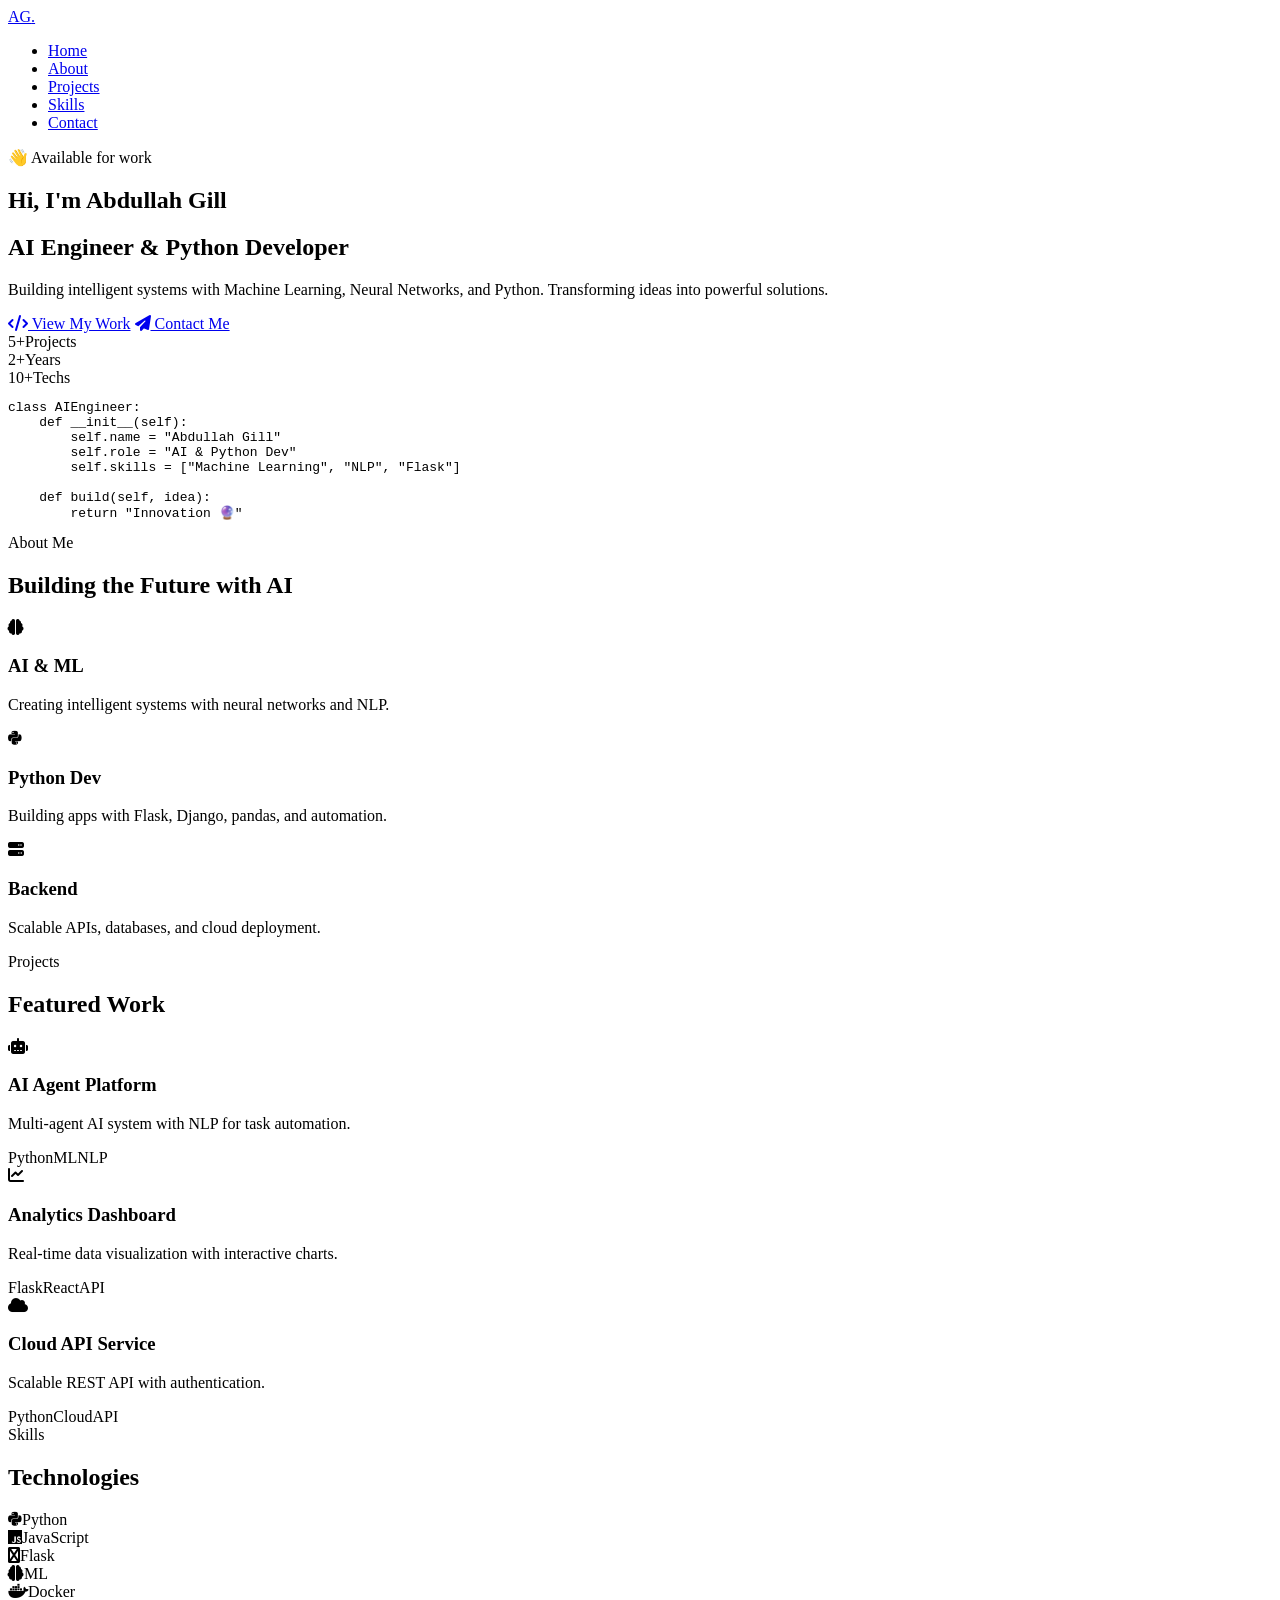
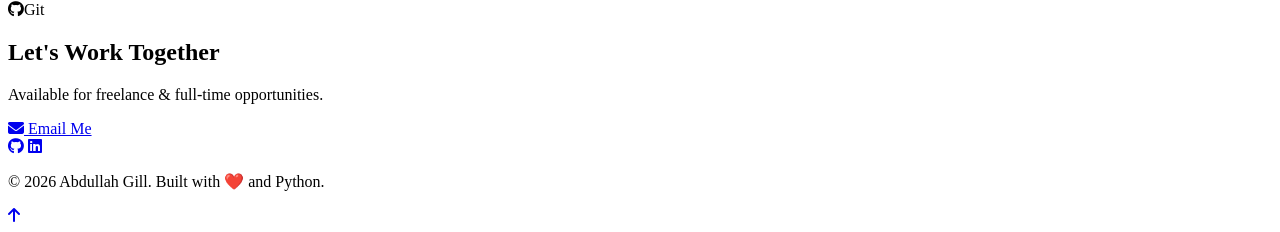
==== index.html @ 2adf7123 "Portfolio v1 with files in root" ====
﻿<!DOCTYPE html>
<html lang="en">
<head>
    <meta charset="UTF-8">
    <meta name="viewport" content="width=device-width, initial-scale=1.0">
    <title>Abdullah Gill | AI & Python Engineer</title>
    <link rel="stylesheet" href="style.css">
    <link href="https://fonts.googleapis.com/css2?family=Space+Grotesk:wght@400;600;700&family=Inter:wght@400;500;600&display=swap" rel="stylesheet">
    <link rel="stylesheet" href="https://cdnjs.cloudflare.com/ajax/libs/font-awesome/6.5.1/css/all.min.css">
</head>
<body>
    <nav class="navbar">
        <div class="nav-container">
            <a href="#" class="logo">AG<span class="dot">.</span></a>
            <ul class="nav-links">
                <li><a href="#home">Home</a></li>
                <li><a href="#about">About</a></li>
                <li><a href="#projects">Projects</a></li>
                <li><a href="#skills">Skills</a></li>
                <li><a href="#contact">Contact</a></li>
            </ul>
        </div>
    </nav>

    <section id="home" class="hero">
        <div class="hero-content">
            <span class="badge">👋 Available for work</span>
            <h1>Hi, I'm <span class="gradient-text">Abdullah Gill</span></h1>
            <h2>AI Engineer & Python Developer</h2>
            <p class="hero-desc">Building intelligent systems with Machine Learning, Neural Networks, and Python. Transforming ideas into powerful solutions.</p>
            <div class="hero-buttons">
                <a href="#projects" class="btn btn-primary"><i class="fas fa-code"></i> View My Work</a>
                <a href="#contact" class="btn btn-secondary"><i class="fas fa-paper-plane"></i> Contact Me</a>
            </div>
            <div class="hero-stats">
                <div class="stat"><span class="stat-num">5+</span><span class="stat-label">Projects</span></div>
                <div class="stat"><span class="stat-num">2+</span><span class="stat-label">Years</span></div>
                <div class="stat"><span class="stat-num">10+</span><span class="stat-label">Techs</span></div>
            </div>
        </div>
        <div class="hero-visual">
            <div class="code-card">
                <div class="code-header">
                    <span class="dot red"></span><span class="dot yellow"></span><span class="dot green"></span>
                </div>
                <pre><code><span class="keyword">class</span> <span class="class-name">AIEngineer</span>:
    <span class="keyword">def</span> <span class="func-name">__init__</span>(self):
        self.name = <span class="string">"Abdullah Gill"</span>
        self.role = <span class="string">"AI & Python Dev"</span>
        self.skills = [<span class="string">"Machine Learning"</span>, <span class="string">"NLP"</span>, <span class="string">"Flask"</span>]

    <span class="keyword">def</span> <span class="func-name">build</span>(self, idea):
        <span class="keyword">return</span> <span class="string">"Innovation 🔮"</span></code></pre>
            </div>
        </div>
    </section>

    <section id="about" class="section">
        <div class="container">
            <span class="section-label">About Me</span>
            <h2 class="section-title">Building the Future with AI</h2>
            <div class="about-grid">
                <div class="about-card"><i class="fas fa-brain"></i><h3>AI & ML</h3><p>Creating intelligent systems with neural networks and NLP.</p></div>
                <div class="about-card"><i class="fab fa-python"></i><h3>Python Dev</h3><p>Building apps with Flask, Django, pandas, and automation.</p></div>
                <div class="about-card"><i class="fas fa-server"></i><h3>Backend</h3><p>Scalable APIs, databases, and cloud deployment.</p></div>
            </div>
        </div>
    </section>

    <section id="projects" class="section section-dark">
        <div class="container">
            <span class="section-label">Projects</span>
            <h2 class="section-title">Featured Work</h2>
            <div class="projects-grid">
                <div class="project-card"><div class="project-visual"><i class="fas fa-robot"></i></div><h3>AI Agent Platform</h3><p>Multi-agent AI system with NLP for task automation.</p><div class="tags"><span>Python</span><span>ML</span><span>NLP</span></div></div>
                <div class="project-card"><div class="project-visual"><i class="fas fa-chart-line"></i></div><h3>Analytics Dashboard</h3><p>Real-time data visualization with interactive charts.</p><div class="tags"><span>Flask</span><span>React</span><span>API</span></div></div>
                <div class="project-card"><div class="project-visual"><i class="fas fa-cloud"></i></div><h3>Cloud API Service</h3><p>Scalable REST API with authentication.</p><div class="tags"><span>Python</span><span>Cloud</span><span>API</span></div></div>
            </div>
        </div>
    </section>

    <section id="skills" class="section">
        <div class="container">
            <span class="section-label">Skills</span>
            <h2 class="section-title">Technologies</h2>
            <div class="skills-grid">
                <div class="skill-item"><i class="fab fa-python"></i><span>Python</span></div>
                <div class="skill-item"><i class="fab fa-js"></i><span>JavaScript</span></div>
                <div class="skill-item"><i class="fab fa-flask"></i><span>Flask</span></div>
                <div class="skill-item"><i class="fas fa-brain"></i><span>ML</span></div>
                <div class="skill-item"><i class="fab fa-docker"></i><span>Docker</span></div>
                <div class="skill-item"><i class="fab fa-github"></i><span>Git</span></div>
            </div>
        </div>
    </section>

    <section id="contact" class="section section-dark">
        <div class="container">
            <h2 class="section-title">Let's Work Together</h2>
            <p>Available for freelance & full-time opportunities.</p>
            <a href="mailto:abdullahgill1172@gmail.com" class="btn btn-primary"><i class="fas fa-envelope"></i> Email Me</a>
            <div class="social">
                <a href="https://github.com/abdullahgill1172-stack" target="_blank"><i class="fab fa-github"></i></a>
                <a href="https://linkedin.com/in/abdullahgill1172" target="_blank"><i class="fab fa-linkedin"></i></a>
            </div>
        </div>
    </section>

    <footer><p>© 2026 Abdullah Gill. Built with ❤️ and Python.</p></footer>
    <a href="#home" class="scroll-top"><i class="fas fa-arrow-up"></i></a>
</body>
</html>
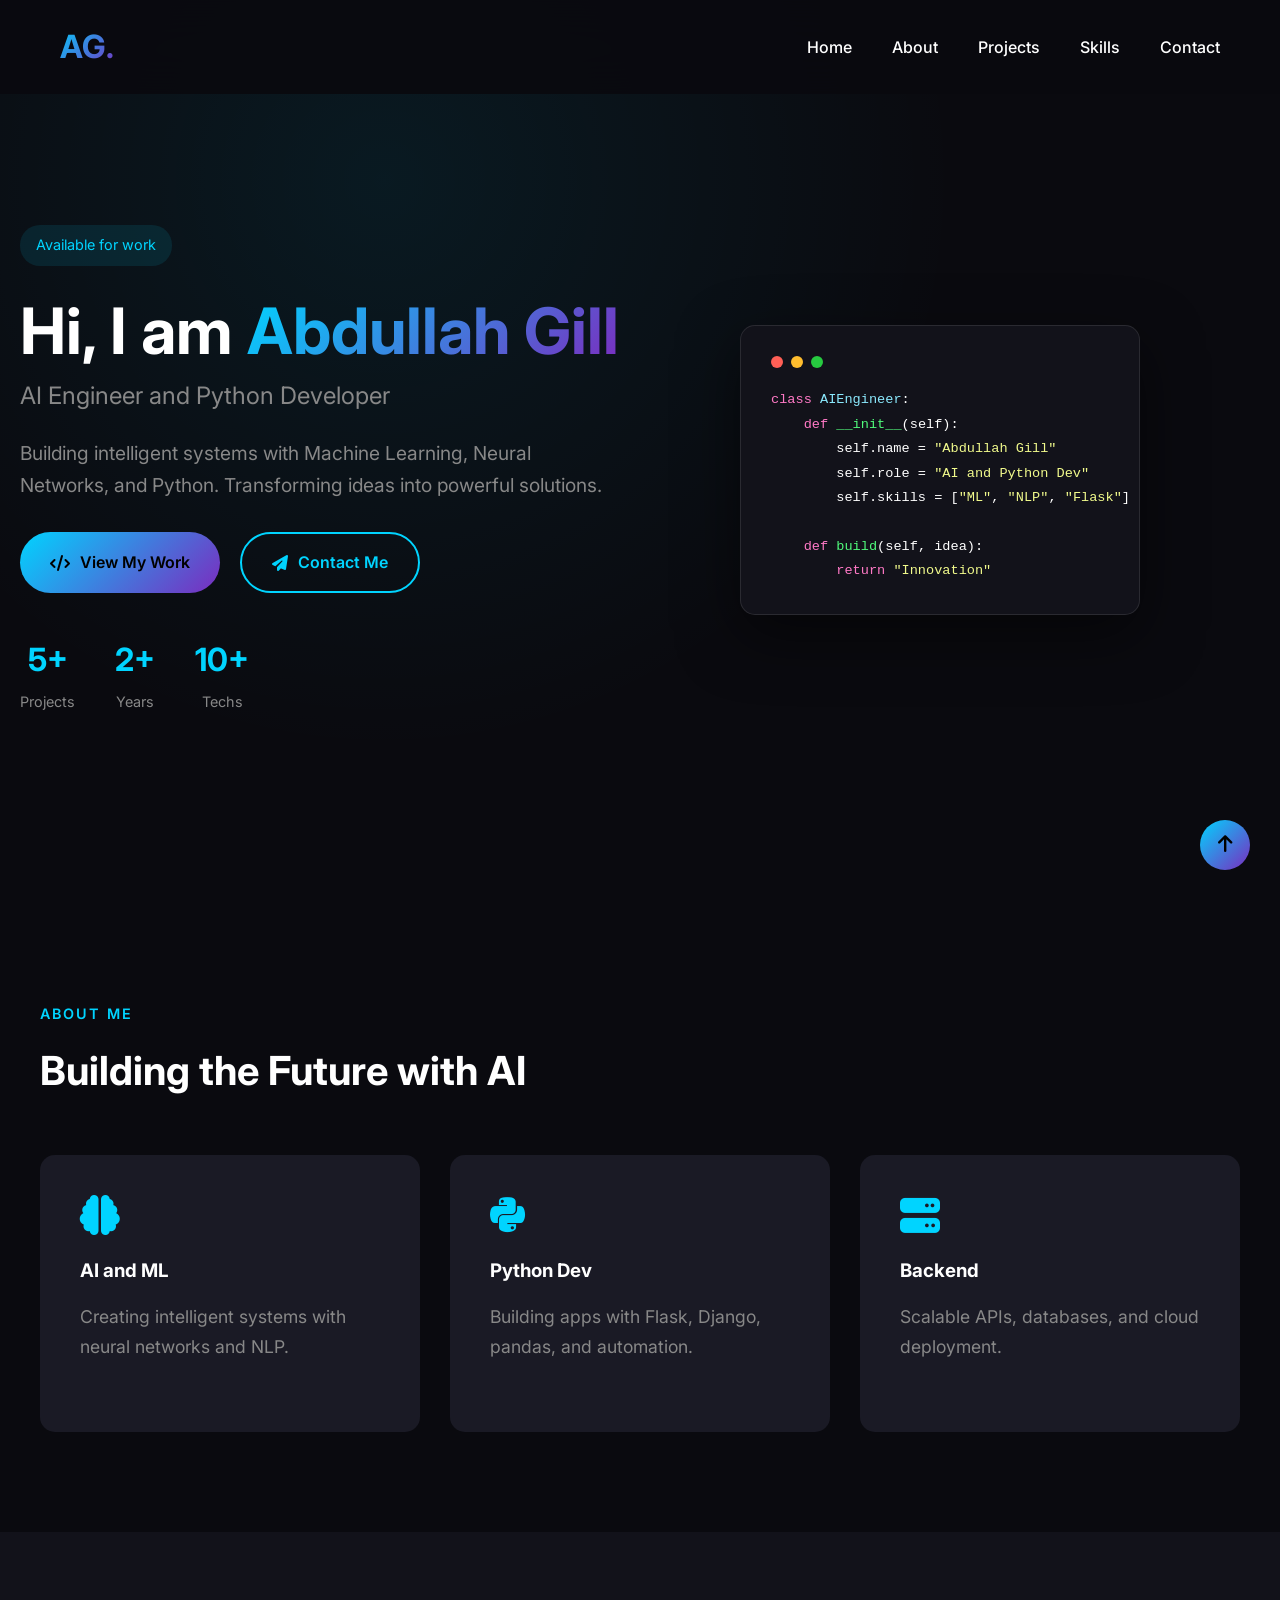
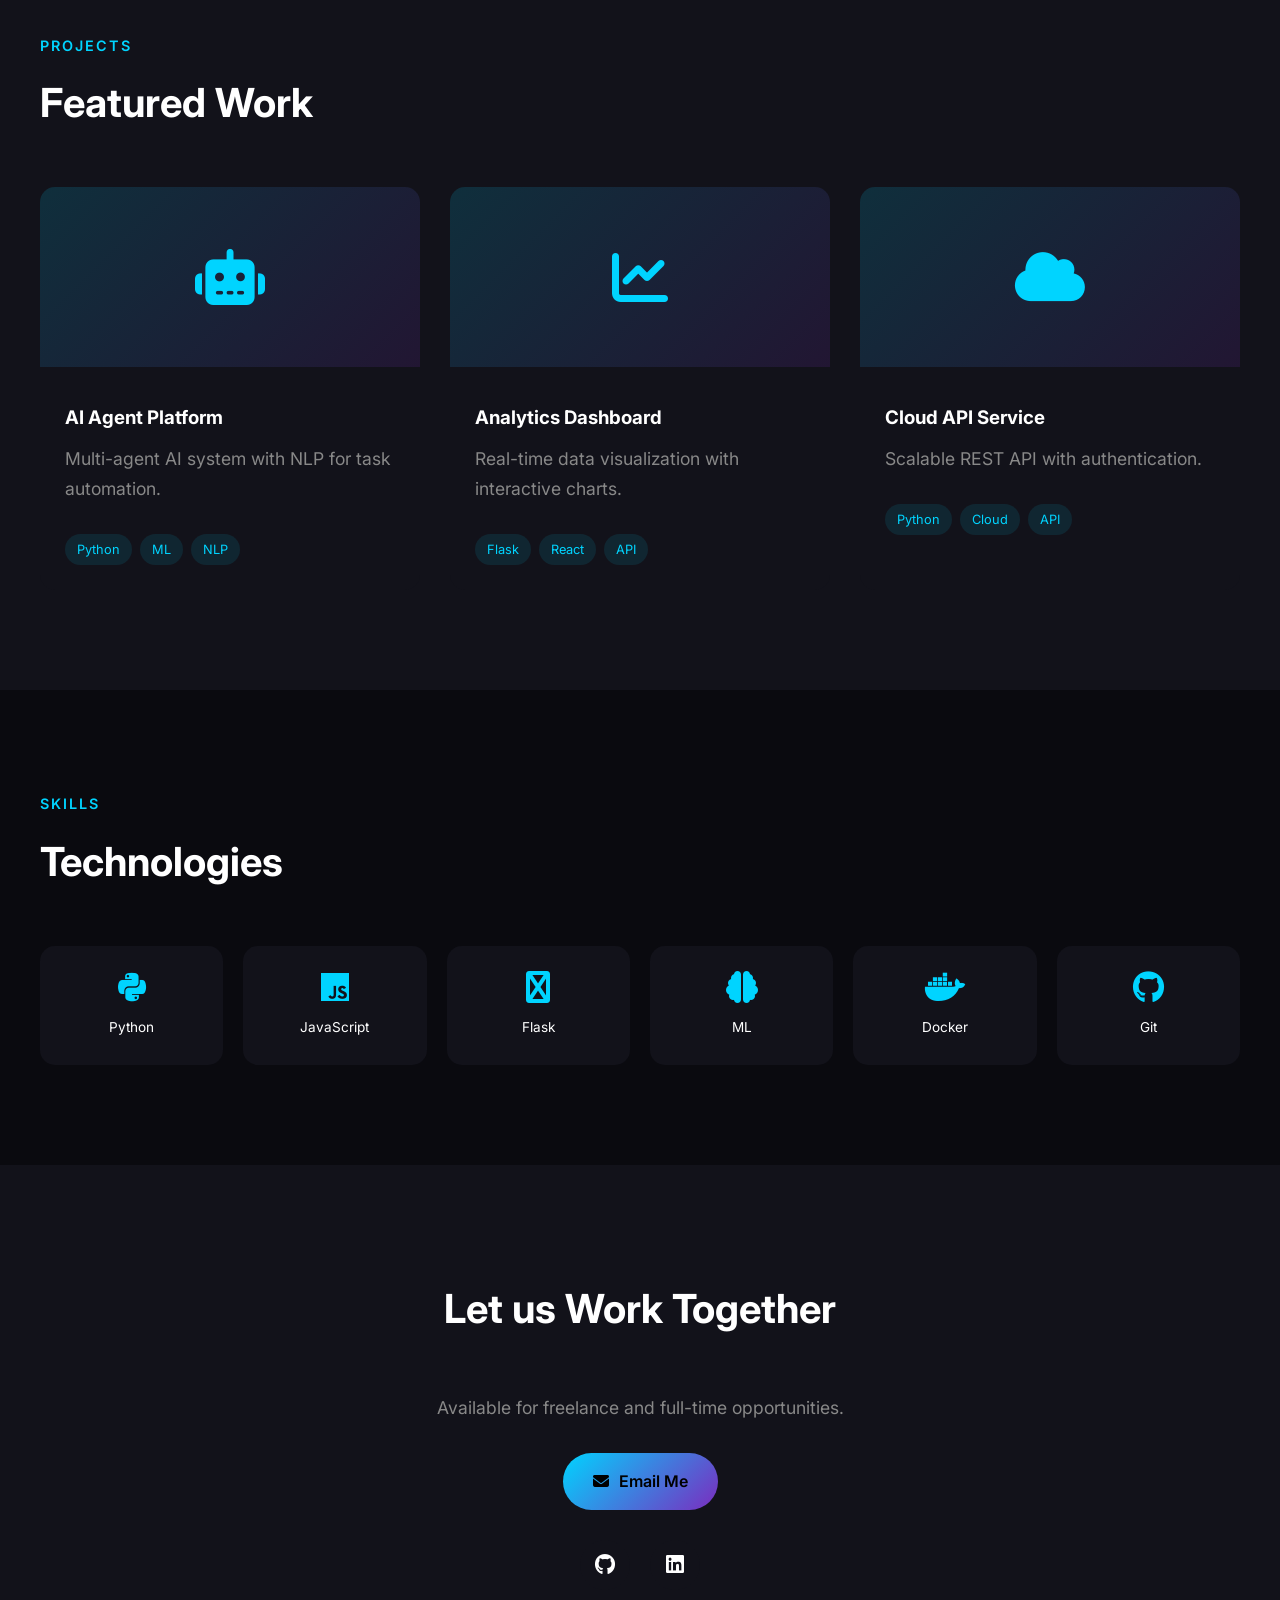
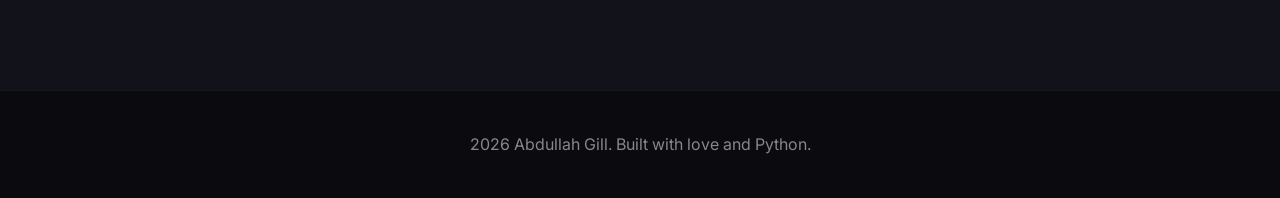
==== commit 394e7a0d: "Update index.html" ====
--- a/index.html
+++ b/index.html
@@ -1,12 +1,16 @@
-﻿<!DOCTYPE html>
+<!DOCTYPE html>
 <html lang="en">
 <head>
     <meta charset="UTF-8">
     <meta name="viewport" content="width=device-width, initial-scale=1.0">
-    <title>Abdullah Gill | AI & Python Engineer</title>
+    <title>Abdullah Gill | AI and Python Engineer</title>
+    <link rel="icon" href="data:image/svg+xml,<svg xmlns='http://www.w3.org/2000/svg' viewBox='0 0 100 100'><text y='.9em' font-size='90'>🤖</text></svg>">
     <link rel="stylesheet" href="style.css">
-    <link href="https://fonts.googleapis.com/css2?family=Space+Grotesk:wght@400;600;700&family=Inter:wght@400;500;600&display=swap" rel="stylesheet">
+    <link rel="preconnect" href="https://fonts.googleapis.com">
+    <link rel="preconnect" href="https://fonts.gstatic.com" crossorigin>
+    <link href="https://fonts.googleapis.com/css2?family=Inter:wght@400;500;600&family=Space+Grotesk:wght@400;600;700&display=swap" rel="stylesheet">
     <link rel="stylesheet" href="https://cdnjs.cloudflare.com/ajax/libs/font-awesome/6.5.1/css/all.min.css">
+    <link rel="icon" href="data:image/svg+xml,<svg xmlns='http://www.w3.org/2000/svg' viewBox='0 0 100 100'><text y='.9em' font-size='90'>:robot:</text></svg>">
 </head>
 <body>
     <nav class="navbar">
@@ -24,9 +28,9 @@
 
     <section id="home" class="hero">
         <div class="hero-content">
-            <span class="badge">👋 Available for work</span>
-            <h1>Hi, I'm <span class="gradient-text">Abdullah Gill</span></h1>
-            <h2>AI Engineer & Python Developer</h2>
+            <span class="badge">Available for work</span>
+            <h1>Hi, I am <span class="gradient-text">Abdullah Gill</span></h1>
+            <h2>AI Engineer and Python Developer</h2>
             <p class="hero-desc">Building intelligent systems with Machine Learning, Neural Networks, and Python. Transforming ideas into powerful solutions.</p>
             <div class="hero-buttons">
                 <a href="#projects" class="btn btn-primary"><i class="fas fa-code"></i> View My Work</a>
@@ -46,11 +50,11 @@
                 <pre><code><span class="keyword">class</span> <span class="class-name">AIEngineer</span>:
     <span class="keyword">def</span> <span class="func-name">__init__</span>(self):
         self.name = <span class="string">"Abdullah Gill"</span>
-        self.role = <span class="string">"AI & Python Dev"</span>
-        self.skills = [<span class="string">"Machine Learning"</span>, <span class="string">"NLP"</span>, <span class="string">"Flask"</span>]
+        self.role = <span class="string">"AI and Python Dev"</span>
+        self.skills = [<span class="string">"ML"</span>, <span class="string">"NLP"</span>, <span class="string">"Flask"</span>]
 
     <span class="keyword">def</span> <span class="func-name">build</span>(self, idea):
-        <span class="keyword">return</span> <span class="string">"Innovation 🔮"</span></code></pre>
+        <span class="keyword">return</span> <span class="string">"Innovation"</span></code></pre>
             </div>
         </div>
     </section>
@@ -60,7 +64,7 @@
             <span class="section-label">About Me</span>
             <h2 class="section-title">Building the Future with AI</h2>
             <div class="about-grid">
-                <div class="about-card"><i class="fas fa-brain"></i><h3>AI & ML</h3><p>Creating intelligent systems with neural networks and NLP.</p></div>
+                <div class="about-card"><i class="fas fa-brain"></i><h3>AI and ML</h3><p>Creating intelligent systems with neural networks and NLP.</p></div>
                 <div class="about-card"><i class="fab fa-python"></i><h3>Python Dev</h3><p>Building apps with Flask, Django, pandas, and automation.</p></div>
                 <div class="about-card"><i class="fas fa-server"></i><h3>Backend</h3><p>Scalable APIs, databases, and cloud deployment.</p></div>
             </div>
@@ -72,9 +76,9 @@
             <span class="section-label">Projects</span>
             <h2 class="section-title">Featured Work</h2>
             <div class="projects-grid">
-                <div class="project-card"><div class="project-visual"><i class="fas fa-robot"></i></div><h3>AI Agent Platform</h3><p>Multi-agent AI system with NLP for task automation.</p><div class="tags"><span>Python</span><span>ML</span><span>NLP</span></div></div>
-                <div class="project-card"><div class="project-visual"><i class="fas fa-chart-line"></i></div><h3>Analytics Dashboard</h3><p>Real-time data visualization with interactive charts.</p><div class="tags"><span>Flask</span><span>React</span><span>API</span></div></div>
-                <div class="project-card"><div class="project-visual"><i class="fas fa-cloud"></i></div><h3>Cloud API Service</h3><p>Scalable REST API with authentication.</p><div class="tags"><span>Python</span><span>Cloud</span><span>API</span></div></div>
+                <div class="project-card"><div class="project-visual"><i class="fas fa-robot"></i></div><div class="project-content"><h3>AI Agent Platform</h3><p>Multi-agent AI system with NLP for task automation.</p><div class="tags"><span>Python</span><span>ML</span><span>NLP</span></div></div></div>
+                <div class="project-card"><div class="project-visual"><i class="fas fa-chart-line"></i></div><div class="project-content"><h3>Analytics Dashboard</h3><p>Real-time data visualization with interactive charts.</p><div class="tags"><span>Flask</span><span>React</span><span>API</span></div></div></div>
+                <div class="project-card"><div class="project-visual"><i class="fas fa-cloud"></i></div><div class="project-content"><h3>Cloud API Service</h3><p>Scalable REST API with authentication.</p><div class="tags"><span>Python</span><span>Cloud</span><span>API</span></div></div></div>
             </div>
         </div>
     </section>
@@ -95,9 +99,9 @@
     </section>
 
     <section id="contact" class="section section-dark">
-        <div class="container">
-            <h2 class="section-title">Let's Work Together</h2>
-            <p>Available for freelance & full-time opportunities.</p>
+        <div class="container contact">
+            <h2 class="section-title">Let us Work Together</h2>
+            <p>Available for freelance and full-time opportunities.</p>
             <a href="mailto:abdullahgill1172@gmail.com" class="btn btn-primary"><i class="fas fa-envelope"></i> Email Me</a>
             <div class="social">
                 <a href="https://github.com/abdullahgill1172-stack" target="_blank"><i class="fab fa-github"></i></a>
@@ -106,7 +110,8 @@
         </div>
     </section>
 
-    <footer><p>© 2026 Abdullah Gill. Built with ❤️ and Python.</p></footer>
+    <footer><p>2026 Abdullah Gill. Built with love and Python.</p></footer>
     <a href="#home" class="scroll-top"><i class="fas fa-arrow-up"></i></a>
+    <script src="script.js"></script>
 </body>
 </html>
--- a/style.css
+++ b/style.css
@@ -0,0 +1,118 @@
+/* CSS Variables */
+:root {
+    --bg: #0a0a0f;
+    --card: #12121a;
+    --card-hover: #1a1a25;
+    --primary: #00d4ff;
+    --secondary: #7b2cbf;
+    --text: #ffffff;
+    --text-muted: #888888;
+    --gradient: linear-gradient(135deg, #00d4ff, #7b2cbf);
+}
+
+* { margin: 0; padding: 0; box-sizing: border-box; }
+html { scroll-behavior: smooth; }
+body { font-family: 'Inter', sans-serif; background: var(--bg); color: var(--text); line-height: 1.7; }
+
+/* Navbar */
+.navbar { position: fixed; top: 0; width: 100%; background: rgba(10,10,15,0.95); backdrop-filter: blur(20px); padding: 20px 0; z-index: 1000; }
+.nav-container { max-width: 1200px; margin: 0 auto; padding: 0 20px; display: flex; justify-content: space-between; align-items: center; }
+.logo { font-size: 2rem; font-weight: 700; background: var(--gradient); -webkit-background-clip: text; -webkit-text-fill-color: transparent; }
+.nav-links { display: flex; list-style: none; gap: 40px; }
+.nav-links a { color: var(--text); text-decoration: none; font-weight: 500; transition: 0.3s; }
+.nav-links a:hover { color: var(--primary); }
+
+/* Hero */
+.hero { min-height: 100vh; display: flex; align-items: center; padding: 120px 20px 80px; background: radial-gradient(circle at 30% 20%, rgba(0,212,255,0.08), transparent 50%); }
+.hero-content { max-width: 600px; }
+.badge { display: inline-block; background: rgba(0,212,255,0.1); color: var(--primary); padding: 8px 16px; border-radius: 20px; font-size: 0.9rem; margin-bottom: 20px; }
+.hero h1 { font-size: 4rem; font-weight: 700; margin: 10px 0; line-height: 1.1; }
+.gradient-text { background: var(--gradient); -webkit-background-clip: text; -webkit-text-fill-color: transparent; }
+.hero h2 { font-size: 1.5rem; color: var(--text-muted); font-weight: 400; margin-bottom: 20px; }
+.hero-desc { font-size: 1.2rem; color: var(--text-muted); margin-bottom: 30px; }
+.hero-buttons { display: flex; gap: 20px; margin-bottom: 40px; }
+.btn { padding: 15px 30px; border-radius: 50px; text-decoration: none; font-weight: 600; transition: 0.3s; display: inline-flex; align-items: center; gap: 10px; }
+.btn-primary { background: var(--gradient); color: #000; }
+.btn-primary:hover { transform: translateY(-3px); box-shadow: 0 20px 40px rgba(0,212,255,0.3); }
+.btn-secondary { border: 2px solid var(--primary); color: var(--primary); }
+.btn-secondary:hover { background: var(--primary); color: #000; }
+.hero-stats { display: flex; gap: 40px; }
+.stat { text-align: center; }
+.stat-num { display: block; font-size: 2rem; font-weight: 700; color: var(--primary); }
+.stat-label { color: var(--text-muted); font-size: 0.9rem; }
+
+/* Hero Visual */
+.hero-visual { flex: 1; display: flex; justify-content: center; align-items: center; }
+.code-card { background: var(--card); border-radius: 15px; padding: 30px; width: 400px; border: 1px solid rgba(255,255,255,0.1); box-shadow: 0 20px 60px rgba(0,0,0,0.5); }
+.code-header { display: flex; gap: 8px; margin-bottom: 20px; }
+.dot { width: 12px; height: 12px; border-radius: 50%; }
+.red { background: #ff5f56; }
+.yellow { background: #ffbd2e; }
+.green { background: #27ca40; }
+pre { margin: 0; }
+code { font-family: 'Fira Code', monospace; font-size: 0.85rem; line-height: 1.8; }
+.keyword { color: #ff79c6; }
+.class-name { color: #8be9fd; }
+.func-name { color: #50fa7b; }
+.string { color: #f1fa8c; }
+
+/* Sections */
+.section { padding: 100px 20px; }
+.container { max-width: 1200px; margin: 0 auto; }
+.section-label { color: var(--primary); font-weight: 600; text-transform: uppercase; letter-spacing: 2px; font-size: 0.9rem; }
+.section-title { font-size: 2.5rem; font-weight: 700; margin: 10px 0 50px; }
+.section-dark { background: var(--card); }
+
+/* About Grid */
+.about-grid { display: grid; grid-template-columns: repeat(3, 1fr); gap: 30px; }
+.about-card { background: var(--card-hover); padding: 40px; border-radius: 15px; transition: 0.3s; }
+.about-card:hover { transform: translateY(-10px); }
+.about-card i { font-size: 2.5rem; color: var(--primary); margin-bottom: 20px; display: block; }
+.about-card h3 { margin-bottom: 15px; }
+.about-card p { color: var(--text-muted); }
+
+/* Projects Grid */
+.projects-grid { display: grid; grid-template-columns: repeat(3, 1fr); gap: 30px; }
+.project-card { background: var(--card); border-radius: 15px; overflow: hidden; transition: 0.3s; }
+.project-card:hover { transform: translateY(-10px); }
+.project-visual { background: linear-gradient(135deg, rgba(0,212,255,0.15), rgba(123,44,191,0.15)); height: 180px; display: flex; align-items: center; justify-content: center; }
+.project-visual i { font-size: 3.5rem; color: var(--primary); }
+.project-content { padding: 25px; }
+.project-content h3 { margin: 10px 0; }
+.project-content p { color: var(--text-muted); font-size: 0.95rem; margin-bottom: 15px; }
+.tags { display: flex; gap: 8px; flex-wrap: wrap; }
+.tags span { background: rgba(0,212,255,0.1); color: var(--primary); padding: 5px 12px; border-radius: 20px; font-size: 0.8rem; }
+
+/* Skills Grid */
+.skills-grid { display: grid; grid-template-columns: repeat(6, 1fr); gap: 20px; }
+.skill-item { background: var(--card); padding: 25px; border-radius: 15px; text-align: center; transition: 0.3s; }
+.skill-item:hover { background: var(--card-hover); transform: translateY(-5px); }
+.skill-item i { font-size: 2rem; color: var(--primary); margin-bottom: 10px; display: block; }
+.skill-item span { font-size: 0.85rem; }
+
+/* Contact */
+.contact { text-align: center; }
+.contact .container { text-align: center; }
+.section p { color: var(--text-muted); margin-bottom: 30px; font-size: 1.1rem; }
+.social { display: flex; justify-content: center; gap: 20px; margin-top: 30px; }
+.social a { width: 50px; height: 50px; border-radius: 50%; background: var(--card); display: flex; align-items: center; justify-content: center; color: var(--text); font-size: 1.3rem; transition: 0.3s; text-decoration: none; }
+.social a:hover { background: var(--primary); color: #000; }
+
+/* Footer */
+footer { text-align: center; padding: 40px 20px; border-top: 1px solid rgba(255,255,255,0.05); }
+footer p { color: var(--text-muted); }
+.heart { color: #ff6b6b; }
+
+/* Scroll Top */
+.scroll-top { position: fixed; bottom: 30px; right: 30px; width: 50px; height: 50px; border-radius: 50%; background: var(--gradient); display: flex; align-items: center; justify-content: center; color: #000; text-decoration: none; font-size: 1.2rem; transition: 0.3s; }
+.scroll-top:hover { transform: translateY(-5px); }
+
+/* Responsive */
+@media (max-width: 900px) {
+    .hero { flex-direction: column; text-align: center; }
+    .hero-content { margin-bottom: 60px; }
+    .hero h1 { font-size: 3rem; }
+    .about-grid, .projects-grid, .skills-grid { grid-template-columns: 1fr; }
+    .hero-visual { width: 100%; }
+    .code-card { width: 100%; max-width: 400px; }
+}
